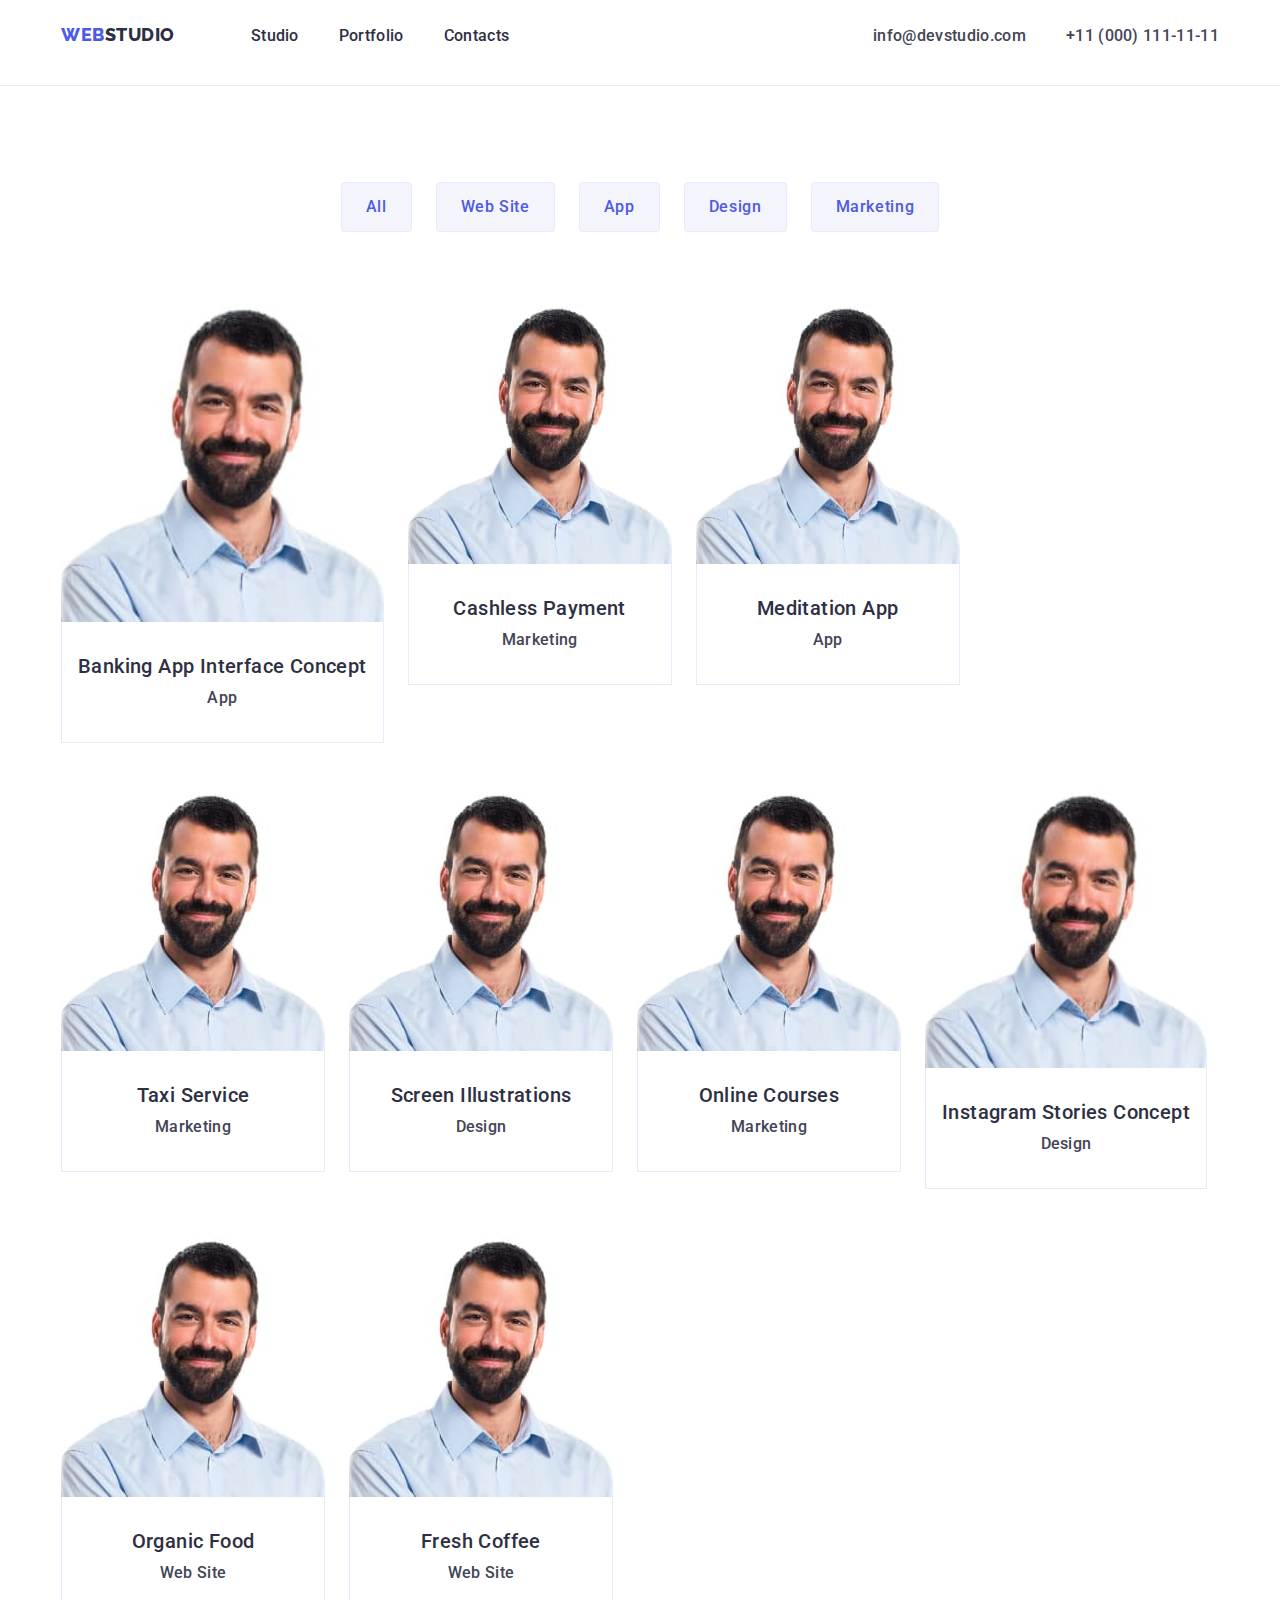
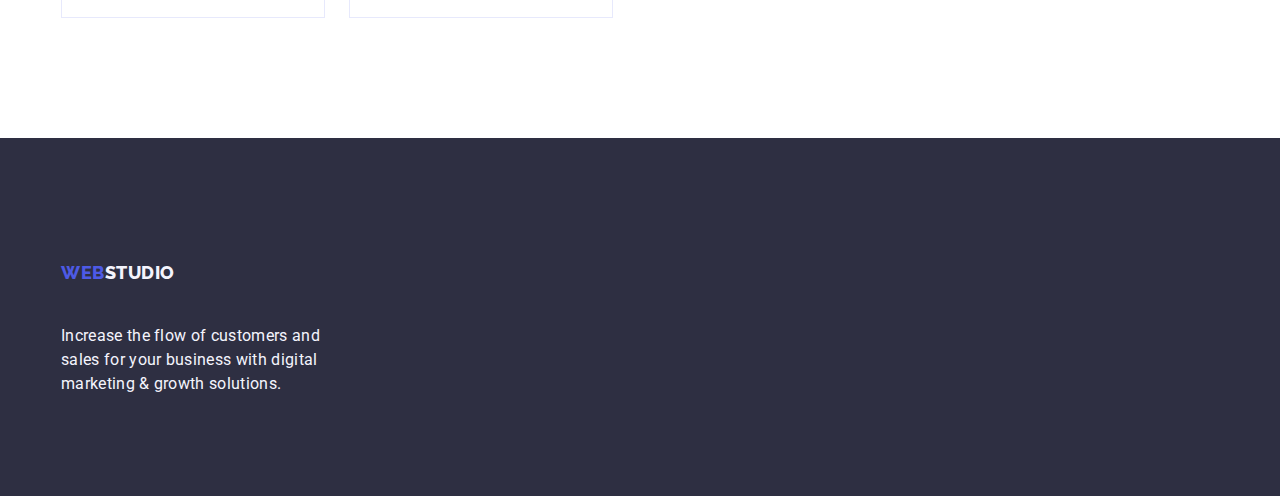
==== portfolio.html @ 060b3373 "changes" ====
<!DOCTYPE html>
<html lang="en">
  <head>
    <meta charset="UTF-8" />
    <meta name="viewport" content="width=device-width, initial-scale=1.0" />

    <link rel="preconnect" href="https://fonts.googleapis.com" />
    <link rel="preconnect" href="https://fonts.gstatic.com" crossorigin />

    <link
      href="https://fonts.googleapis.com/css2?family=Raleway&family=Roboto&display=swap"
      rel="stylesheet"
    />
    <link
      href="https://fonts.googleapis.com/css2?family=Raleway&display=swap"
      rel="stylesheet"
    />

    <link
      rel="stylesheet"
      href="https://cdnjs.cloudflare.com/ajax/libs/modern-normalize/1.0.0/modern-normalize.min.css"
    />

    <link rel="stylesheet" href="css/styles.css" />

    <title>Document</title>
  </head>
  <body>
    <header class="address-list">
      <div class="container nav-container">
        <nav class="nav-links">
          <a class="logo link" href="./index.html"
            >Web<span class="header-logo">Studio</span></a
          >
          <ul class="contact-links list">
            <li><a href="./index.html" class="list-item link">Studio</a></li>
            <li>
              <a href="./portfolio.html" class="list-item link">Portfolio</a>
            </li>
            <li><a href="" class="list-item link">Contacts</a></li>
          </ul>
        </nav>

        <address class="address-items">
          <ul class="address-links list">
            <li>
              <a href="mailto:info@devstudio.com" class="list-address-item link"
                >info@devstudio.com</a
              >
            </li>
            <li>
              <a href="tel:+110001111111" class="list-address-item link"
                >+11 (000) 111-11-11</a
              >
            </li>
          </ul>
        </address>
      </div>
    </header>

    <main>
      <section class="portfolio-section">
        <div class="portfolio-container container">
          <h1 class="visually-hidden">Header Portfolio</h1>

          <ul class="image-list list">
            <li>
              <button type="button" class="portfolio-button">All</button>
            </li>
            <li>
              <button type="button" class="portfolio-button">Web Site</button>
            </li>
            <li>
              <button type="button" class="portfolio-button">App</button>
            </li>
            <li>
              <button type="button" class="portfolio-button">Design</button>
            </li>
            <li>
              <button type="button" class="portfolio-button">Marketing</button>
            </li>
          </ul>

          <ul class="image-link list">
            <li class="image-link-item">
              <a href="" class="portfolio-link link">
                <img
                  src="./images/img-1.jpg"
                  alt="image-second-list"
                  width="360"
                />
                <div class="link-details">
                  <h2 class="header-second-list">
                    Banking App Interface Concept
                  </h2>
                  <p class="section-text">App</p>
                </div>
              </a>
            </li>
            <li class="image-link-item">
              <a href="" class="portfolio-link link">
                <img
                  src="./images/img-1.jpg"
                  alt="image-second-list"
                  width="360"
                />
                <div class="link-details">
                  <h2 class="header-second-list">Cashless Payment</h2>
                  <p class="section-text">Marketing</p>
                </div>
              </a>
            </li>
            <li class="image-link-item">
              <a href="" class="portfolio-link link">
                <img
                  src="./images/img-1.jpg"
                  alt="image-second-list"
                  width="360"
                />
                <div class="link-details">
                  <h2 class="header-second-list">Meditation App</h2>
                  <p class="section-text">App</p>
                </div>
              </a>
            </li>
            <li class="image-link-item">
              <a href="" class="portfolio-link link">
                <img
                  src="./images/img-1.jpg"
                  alt="image-second-list"
                  width="360"
                />
                <div class="link-details">
                  <h2 class="header-second-list">Taxi Service</h2>
                  <p class="section-text">Marketing</p>
                </div>
              </a>
            </li>
            <li class="image-link-item">
              <a href="" class="portfolio-link link">
                <img
                  src="./images/img-1.jpg"
                  alt="image-second-list"
                  width="360"
                />
                <div class="link-details">
                  <h2 class="header-second-list">Screen Illustrations</h2>
                  <p class="section-text">Design</p>
                </div>
              </a>
            </li>
            <li class="image-link-item">
              <a href="" class="portfolio-link link">
                <img
                  src="./images/img-1.jpg"
                  alt="image-second-list"
                  width="360"
                />
                <div class="link-details">
                  <h2 class="header-second-list">Online Courses</h2>
                  <p class="section-text">Marketing</p>
                </div>
              </a>
            </li>
            <li class="image-link-item">
              <a href="" class="portfolio-link link">
                <img
                  src="./images/img-1.jpg"
                  alt="image-second-list"
                  width="360"
                />
                <div class="link-details">
                  <h2 class="header-second-list">Instagram Stories Concept</h2>
                  <p class="section-text">Design</p>
                </div>
              </a>
            </li>
            <li class="image-link-item">
              <a href="" class="portfolio-link link">
                <img
                  src="./images/img-1.jpg"
                  alt="image-second-list"
                  width="360"
                />
                <div class="link-details">
                  <h2 class="header-second-list">Organic Food</h2>
                  <p class="section-text">Web Site</p>
                </div>
              </a>
            </li>
            <li class="image-link-item">
              <a href="" class="portfolio-link link">
                <img
                  src="./images/img-1.jpg"
                  alt="image-second-list"
                  width="360"
                />
                <div class="link-details">
                  <h2 class="header-second-list">Fresh Coffee</h2>
                  <p class="section-text">Web Site</p>
                </div>
              </a>
            </li>
          </ul>
        </div>
      </section>
    </main>

    <footer class="footer-section">
      <div class="container">
        <a class="logo link" href="./index.html"
          >Web<span class="footer-logo">Studio</span></a
        >
        <p class="footer-text">
          Increase the flow of customers and sales for your business with
          digital marketing & growth solutions.
        </p>
      </div>
    </footer>
  </body>
</html>
---- css/styles.css ----
* {
    box-sizing: border-box;
    margin: 0;
    padding: 0;
}

:root {
    --background-color: #FFFFFF;
}

.visually-hidden {
    position: absolute;
    width: 1px;
    height: 1px;
    margin: -1px;
    border: 0;
    padding: 0;
    
    white-space: nowrap;
    clip-path: inset(100%);
    clip: rect(0 0 0 0);
    overflow: hidden;
}

body {
    font-family: 'Roboto', sans-serif;
    color: #434455;
    background-color: #FFFFFF;
}

img {
    display: block;
    width: 100%;
}

.logo {
    font-family: 'Raleway', sans-serif;
    font-weight: 800;
    font-size: 18px;
    line-height: 1.17;
    text-transform: uppercase;
    text-decoration: none;
    letter-spacing: 0.03em;
    color: #4d5ae5;
    display: inline-block;
    margin-bottom: 16px;
}

.header-logo {
    color: #2e2f42
}

.list {
    list-style: none;
    font-weight: 500;
    display: flex;
    gap: 24px;
    flex-wrap: wrap;
}

.list-item {
    font-weight: 500;
    font-size: 16px;
    line-height: 1.5;
    letter-spacing: 0.02em;
    color: #2e2f42;
    text-decoration: none;
    padding: 24px 0;
}

.list .list-item:focus,
.list .list-item:hover {
    color: #404bbf;
}

.address-list {
    border-bottom: 1px solid #e7e9fc;
    box-shadow: 0px 2px 1px rgba (46, 47, 66, 0.08), 0px 1px 1px rgba(46, 47, 66, 0.16), 0px 1px 6px rgba (46, 47, 66, 0.08);
}

.container {
    width: 1158px;
    margin: 0 auto;
    /* padding: 0 15px 0 15px */
}

.nav-container {
    display: flex;
    justify-content: space-between;
}

.nav-links {
    display: flex;
}

.logo {
    margin-right: 76px;
    padding: 24px 0;
}

.contact-links {
    display: flex;
    gap: 40px;
    padding: 24px 0;
}

.address-items {
    font-style: normal;
}

.address-links {
    display: flex;
    gap: 40px;
    padding: 24px 0;
}

.address-items .list-address-item {
    font-size: 16px;
    line-height: 1.5;
    letter-spacing: 0.02em;
    color: #434455;
    text-decoration: none;
}

.address-items .list-address-item:focus,
.address-items .list-address-item:hover {
    color: #404bbf;
}

.hero-section {
    background: #2e2f42;
    padding: 188px 0;
    background-image: url(../images/people-office.png);
    width: 100%;
    max-width: 1440px;
    background-repeat: no-repeat;
    background-position: center;
    background-size: cover;
}

.hero-container {
    max-width: 496px;

}

.text-header {
    font-size: 56px;
    line-height: 1.07;
    text-align: center;
    letter-spacing: 0.02em;
    color: #ffffff;
    max-width: 496px;
}

.order-button {
    background-color: #4D5AE5;
    font-family: 'Roboto', sans-serif;
    font-weight: 500;
    font-size: 16px;
    line-height: 1.5;
    letter-spacing: 0.04em;
    color: #ffffff;
    cursor: pointer;
    display: block;
    min-width: 169px;
    height: 56px;
    border: none;
    border-radius: 4px;
}

.order-button:focus,
.order-button:hover {
    background-color: #404BBF;
}

.services-section {
    padding: 120px 0;
}

.services-container {
    padding: 120px 0;
}

.icon-container{
    display: flex;
    text-align: center;
    justify-content: center;
    height: 112px;
    background-color: #f4f4fd;
    border-radius: 4px;
    margin-bottom: 8px;
}

.repeated-header {
    display: none;
}

.services-header {
    margin-bottom: 8px;
}

.services-item {
    width: calc((100% - 3 * 24px) / 4)
}

.section-header {
    font-weight: 500;
    font-size: 20px;
    line-height: 1.2;
    letter-spacing: 0.02em;
    color: #2e2f42;
    margin-bottom: 8px;
    text-align: center;
}

.section-text {
    font-size: 16px;
    line-height: 1.5;
    letter-spacing: 0.02em;
    color: #434455;
    text-decoration: none;
    text-align: center;
}

.gallery-section {
    padding-bottom: 120px;
}

.gallery-item {
    width: calc((100% - 3 * 16px) / 3);
}

.section-three-header {
    font-size: 36px;
    line-height: 1.11;
    text-align: center;
    text-transform: capitalize;
    color: #2e2f42;
    margin-bottom: 72px;
}

.team-section {
    background-color: #F4F4FD;
    padding: 120px 0;

}

.team-list {
    display: flex;
    justify-content: center;
}

.section-our-team-header {
    font-size: 36px;
    line-height: 1.11;
    text-align: center;
    letter-spacing: 0.02em;
    text-transform: capitalize;
    color: #2e2f42;
    margin-bottom: 72px;
}

.team-item-container{
    width: 100%;
}


.team-item {
    width: calc((100% - 3 * 24px) / 4);
    border-radius: 0 0 4px 4px;
    box-shadow: 0px 1px 6px rgba(46, 47, 66, 0.08), 0px 1px 1px rgba(46, 47, 66, 0.16), 0px 2px 1px rgba(46, 47, 66, 0.08) 
}

.social-icons {
    display: flex;
    justify-content: center;
    gap: 24px;
}

.social-media-items{
    width: 40px;
    height: 40px;

}

.social-media-link {
    width: 100%;
    height: 100%;
    background-color: #4d5ae5;
    border-radius: 50%;
    display: flex;
    align-items: center;
    justify-content: center;
}

.team-details {
    padding: 32px 0;
    width: 100%;
    background-color: #FFFFFF;

}

.footer-section {
    background-color: #2e2f42;
    padding: 100px 0;
}

.footer-logo {
    color: #f4f4fd;
}

.footer-text {
    line-height: 1.5;
    color: #F4F4FD;
    letter-spacing: 0.02em;
    max-width: 264px;
}

.portfolio-section {
    padding: 96px 0 120px 0
}

.portfolio-button {
    font-family: 'Roboto', sans-serif;
    font-weight: 500;
    font-size: 16px;
    line-height: 1.5;
    letter-spacing: 0.04em;
    color: #4d5ae5;
    background-color: #F4F4FD;
    cursor: pointer;
    padding: 12px 24px;
    border: 1px solid #e7e9fc;
    border-radius: 4px;
}

.portfolio-button:hover {
    border: 1px solid transparent;
}

.portfolio-button:focus {
    border: 1px solid transparent;
}


.portfolio-link {
    text-decoration: none;
}

.portfolio-button:hover {
    color: #FFFFFF;
}

.portfolio-button:focus,
portfolio-button:active {
    color: #FFFFFF;
    background-color: #404BBF;
}

.header-second-list {
    font-weight: 500;
    font-size: 20px;
    line-height: 1.2;
    letter-spacing: 0.02em;
    color: #2e2f42;
    margin-bottom: 8px;
    text-align: center;
}

.image-list {
    display: flex;
    justify-content: center;
    gap: 24;
    margin-bottom: 72px;
}

.portfolio-buttons-container {
    display: flex;
    justify-content: center;
    gap: 24px;
    margin-bottom: 72px;
}

.image-link {
    display: flex;
    row-gap: 48px;
}

.link-details {
    padding: 32px 16px;
    border: 1px solid #e7e9fc;
    border-top: none;
}
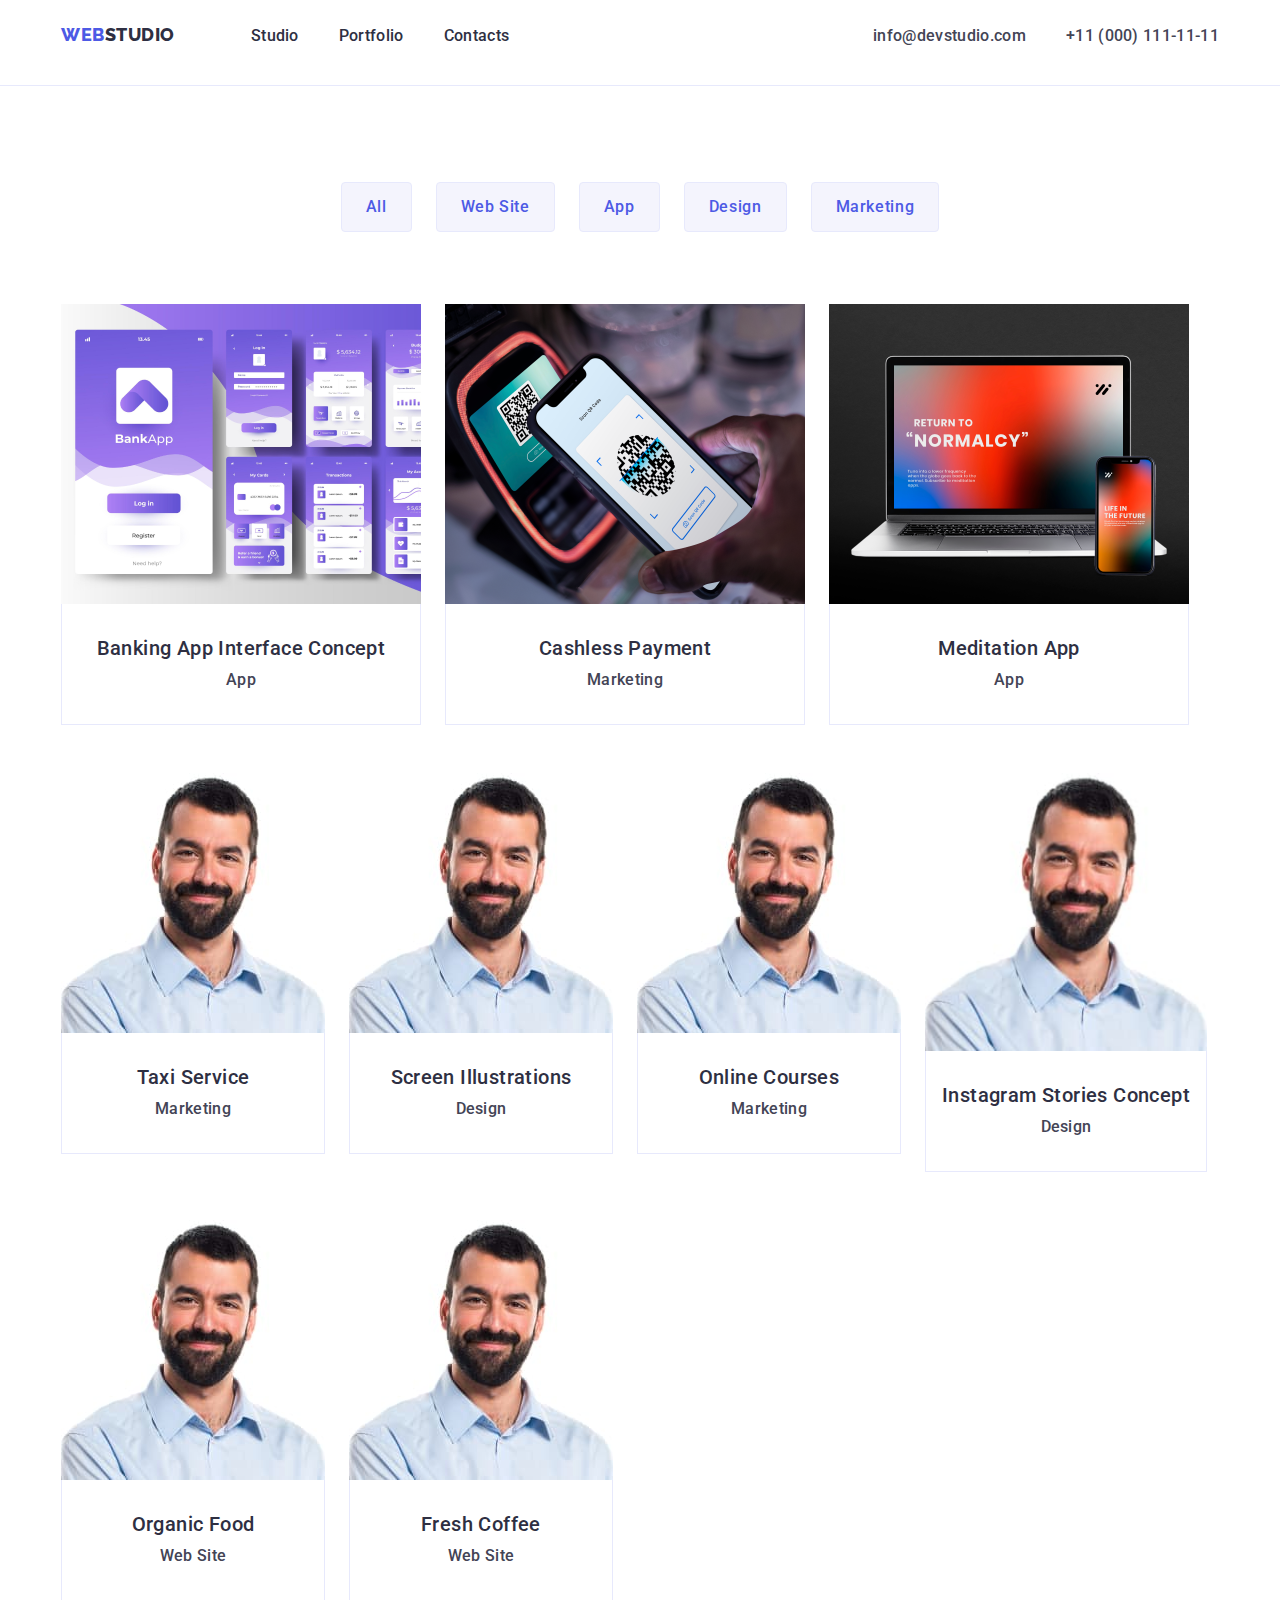
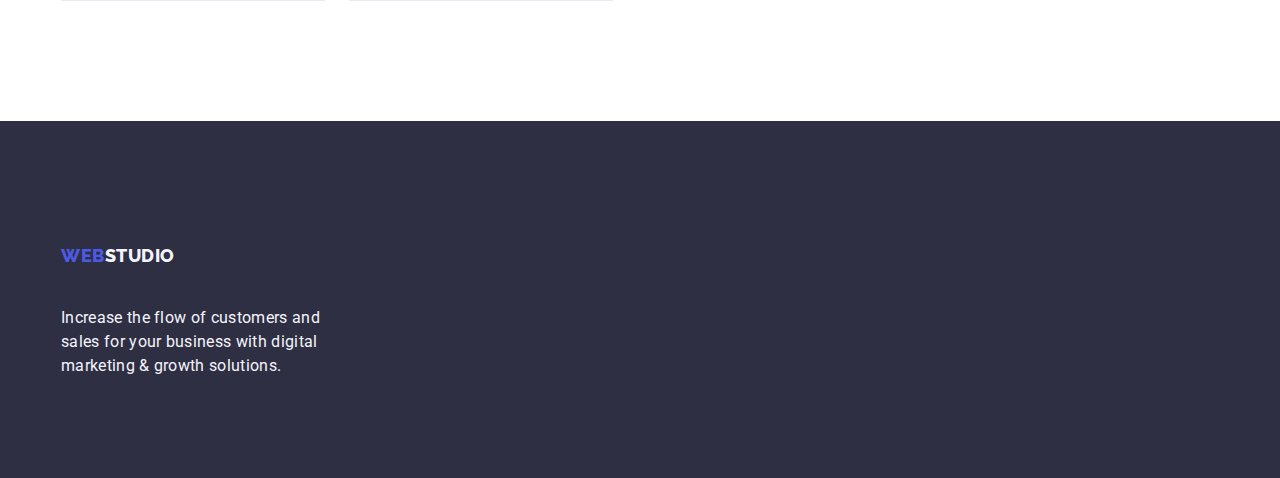
==== commit 96e61ea4: "add social icons" ====
--- a/portfolio.html
+++ b/portfolio.html
@@ -85,7 +85,7 @@
             <li class="image-link-item">
               <a href="" class="portfolio-link link">
                 <img
-                  src="./images/img-1.jpg"
+                  src="./images/banking.png"
                   alt="image-second-list"
                   width="360"
                 />
@@ -100,7 +100,7 @@
             <li class="image-link-item">
               <a href="" class="portfolio-link link">
                 <img
-                  src="./images/img-1.jpg"
+                  src="./images/cashless.png"
                   alt="image-second-list"
                   width="360"
                 />
@@ -113,7 +113,7 @@
             <li class="image-link-item">
               <a href="" class="portfolio-link link">
                 <img
-                  src="./images/img-1.jpg"
+                  src="./images/meditate.png"
                   alt="image-second-list"
                   width="360"
                 />
--- a/css/styles.css
+++ b/css/styles.css
@@ -75,8 +75,8 @@
 
 .address-list {
     border-bottom: 1px solid #e7e9fc;
-    box-shadow: 0px 2px 1px rgba (46, 47, 66, 0.08), 0px 1px 1px rgba(46, 47, 66, 0.16), 0px 1px 6px rgba (46, 47, 66, 0.08);
-}
+    box-shadow: 0px 2px 1px rgba (46, 47, 66, 0.08), 0px 1px 1px rgba(46, 47, 66, 0.16), 0px 1px 6px rgba (46, 47, 66, 0.08)
+}    
 
 .container {
     width: 1158px;
@@ -183,7 +183,7 @@
 
 .icon-container{
     display: flex;
-    text-align: center;
+    align-items: center;
     justify-content: center;
     height: 112px;
     background-color: #f4f4fd;
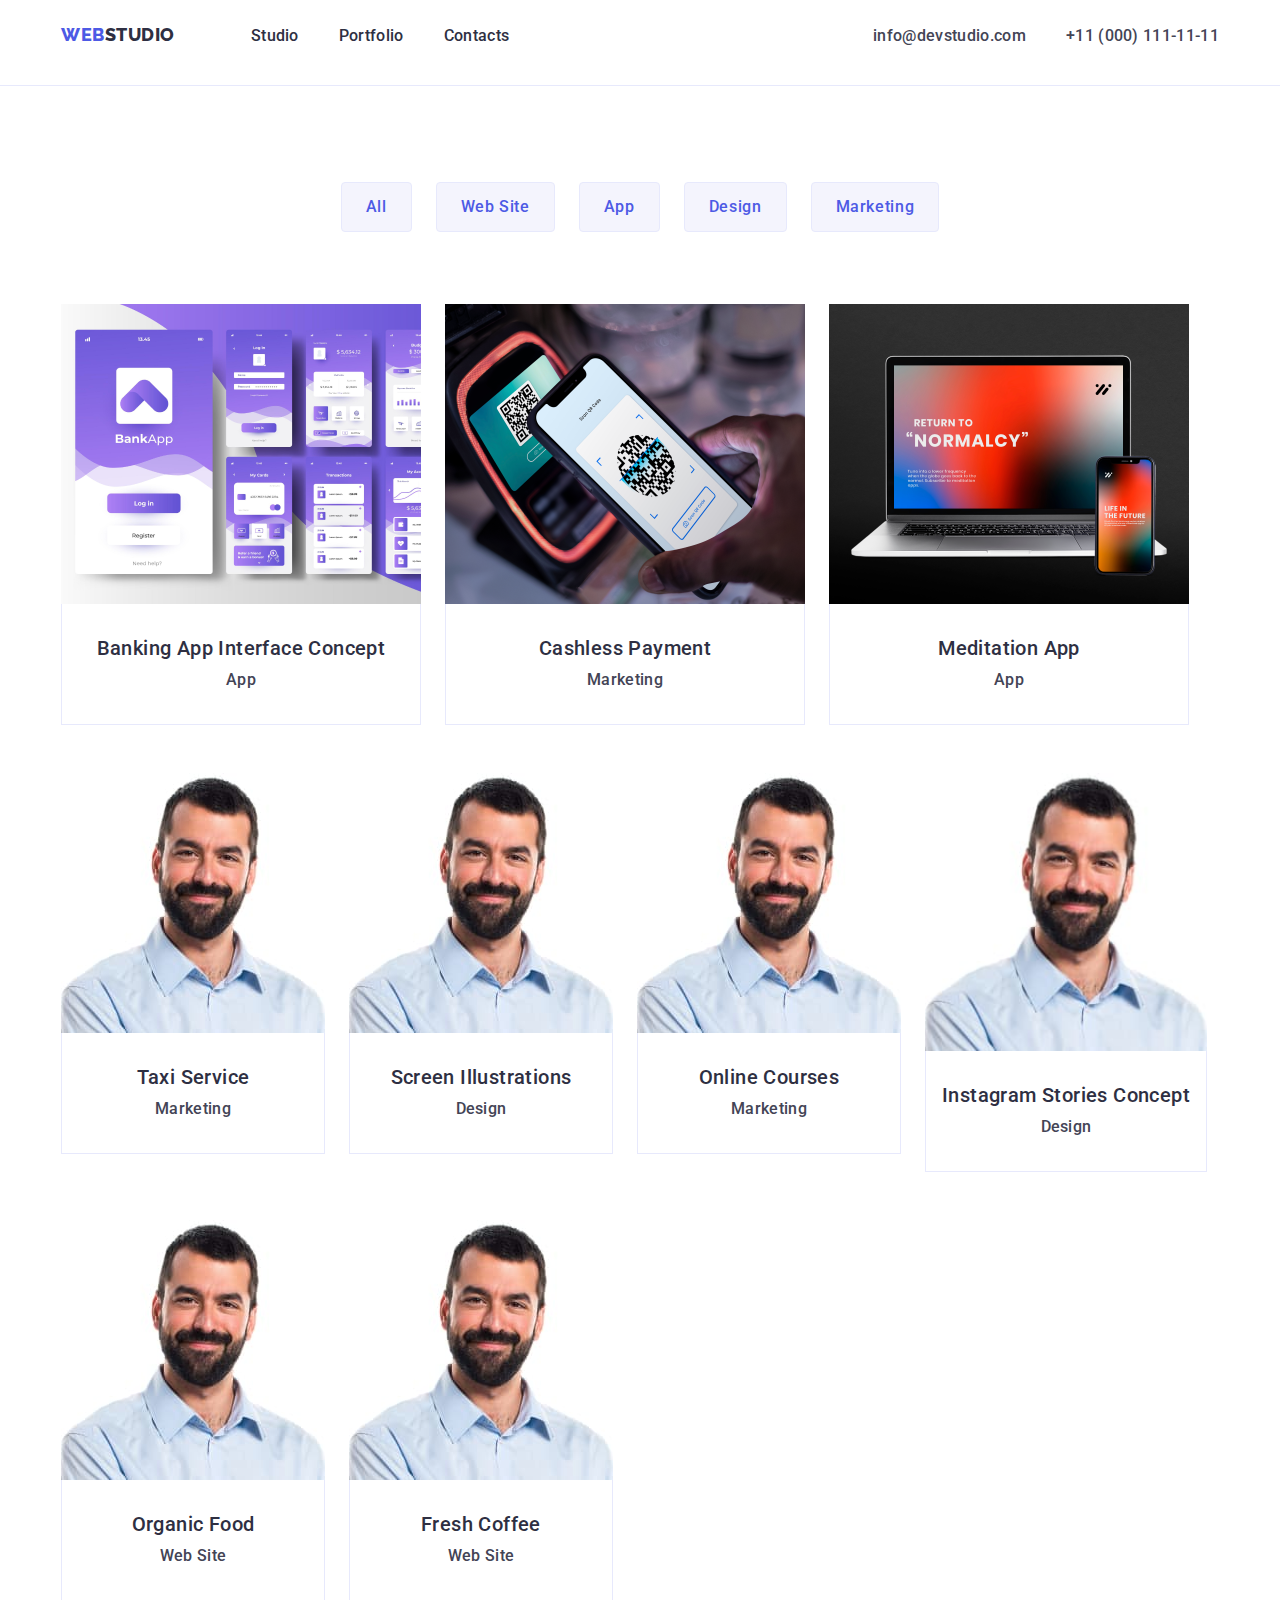
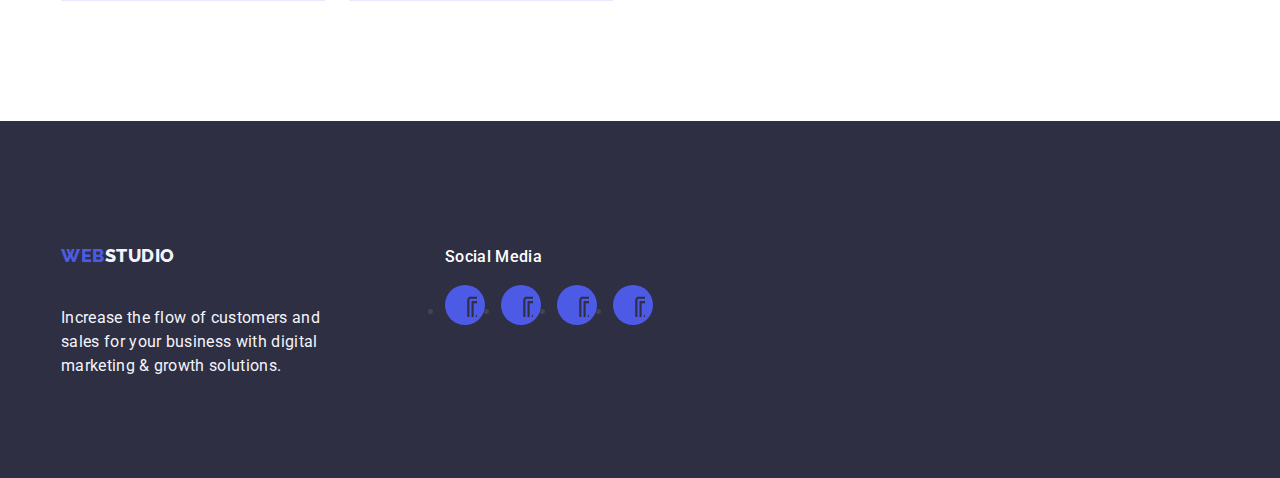
==== commit 693172a7: "footer links" ====
--- a/portfolio.html
+++ b/portfolio.html
@@ -207,14 +207,69 @@
     </main>
 
     <footer class="footer-section">
-      <div class="container">
-        <a class="logo link" href="./index.html"
-          >Web<span class="footer-logo">Studio</span></a
-        >
-        <p class="footer-text">
-          Increase the flow of customers and sales for your business with
-          digital marketing & growth solutions.
-        </p>
+      <div class="footer-container container">
+        <div class="footer-details">
+          <a class="logo link" href="./index.html"
+            >Web<span class="footer-logo">Studio</span></a
+          >
+          <p class="footer-text">
+            Increase the flow of customers and sales for your business with
+            digital marketing & growth solutions.
+          </p>
+        </div>
+        <div>
+          <p class="social-media-text">Social Media</p>
+          <ul class="footer-social-links">
+            <!-- First Item -->
+            <li class="footer-social-links-items">
+              <a href="" class="footer-links">
+                <svg width="24" height="24" class="link-icon">
+                  <use
+                    href="./images/diligence.svg#diligence"
+                    x="10"
+                    fill="blue"
+                  />
+                </svg>
+              </a>
+            </li>
+            <!-- Second Item -->
+            <li class="footer-social-links-items">
+              <a href="" class="footer-links">
+                <svg width="24" height="24" class="link-icon">
+                  <use
+                    href="./images/diligence.svg#diligence"
+                    x="10"
+                    fill="blue"
+                  />
+                </svg>
+              </a>
+            </li>
+            <!-- Third Item -->
+            <li class="footer-social-links-items">
+              <a href="" class="footer-links">
+                <svg width="24" height="24" class="link-icon">
+                  <use
+                    href="./images/diligence.svg#diligence"
+                    x="10"
+                    fill="blue"
+                  />
+                </svg>
+              </a>
+            </li>
+            <!-- Fourth Item -->
+            <li class="footer-social-links-items">
+              <a href="" class="footer-links">
+                <svg width="24" height="24" class="link-icon">
+                  <use
+                    href="./images/diligence.svg#diligence"
+                    x="10"
+                    fill="blue"
+                  />
+                </svg>
+              </a>
+            </li>
+          </ul>
+        </div>
       </div>
     </footer>
   </body>
--- a/css/styles.css
+++ b/css/styles.css
@@ -6,6 +6,7 @@
 
 :root {
     --background-color: #FFFFFF;
+    --social-icon: #f4f4fd
 }
 
 .visually-hidden {
@@ -15,7 +16,7 @@
     margin: -1px;
     border: 0;
     padding: 0;
-    
+
     white-space: nowrap;
     clip-path: inset(100%);
     clip: rect(0 0 0 0);
@@ -76,7 +77,7 @@
 .address-list {
     border-bottom: 1px solid #e7e9fc;
     box-shadow: 0px 2px 1px rgba (46, 47, 66, 0.08), 0px 1px 1px rgba(46, 47, 66, 0.16), 0px 1px 6px rgba (46, 47, 66, 0.08)
-}    
+}
 
 .container {
     width: 1158px;
@@ -181,7 +182,7 @@
     padding: 120px 0;
 }
 
-.icon-container{
+.icon-container {
     display: flex;
     align-items: center;
     justify-content: center;
@@ -260,7 +261,7 @@
     margin-bottom: 72px;
 }
 
-.team-item-container{
+.team-item-container {
     width: 100%;
 }
 
@@ -268,7 +269,7 @@
 .team-item {
     width: calc((100% - 3 * 24px) / 4);
     border-radius: 0 0 4px 4px;
-    box-shadow: 0px 1px 6px rgba(46, 47, 66, 0.08), 0px 1px 1px rgba(46, 47, 66, 0.16), 0px 2px 1px rgba(46, 47, 66, 0.08) 
+    box-shadow: 0px 1px 6px rgba(46, 47, 66, 0.08), 0px 1px 1px rgba(46, 47, 66, 0.16), 0px 2px 1px rgba(46, 47, 66, 0.08)
 }
 
 .social-icons {
@@ -277,10 +278,9 @@
     gap: 24px;
 }
 
-.social-media-items{
+.social-media-items {
     width: 40px;
     height: 40px;
-
 }
 
 .social-media-link {
@@ -293,16 +293,119 @@
     justify-content: center;
 }
 
+.social-media-link:hover,
+.social-media-link:focus {
+    background-color: #404bbf;
+}
+
+.link-icon {
+    fill: var(--social-icon)
+}
+
+
+.social-media-link {
+    width: 100%;
+    height: 100%;
+    background-color: #4d5ae5;
+    border-radius: 50%;
+    display: flex;
+    align-items: center;
+    justify-content: center;
+}
+
 .team-details {
     padding: 32px 0;
     width: 100%;
     background-color: #FFFFFF;
 
+}
+
+.customer-section {
+    padding: 120px 0;
+}
+
+customer-heading {
+    font-size: 36px;
+    line-height: 1.11;
+    color: #2e2f42;
+    margin-bottom: 72px;
+}
+
+.customer-list {
+    display: flex;
+    gap: 24px;
+
+}
+
+.customer-list-item {
+    width: calc((100% - 120px) / 6);
+    height: 88px;
+}
+
+.customer-link {
+    width: 100%;
+    height: 100%;
+    border: 1px solid #8e8f99;
+    border-radius: 4px;
+    display: flex;
+    align-items: center;
+    justify-content: center;
+    color: #8e8f99;
+}
+
+.customer-link:hover,
+.customer-link:focus {
+    border-color: #404bbf;
+    color: #404bbf;
 }
 
 .footer-section {
     background-color: #2e2f42;
     padding: 100px 0;
+}
+
+.footer-container {
+    align-items: baseline;
+    display: flex;
+
+}
+
+.footer-details{
+    margin-right: 120px;
+}
+
+.social-media-text {
+    font-weight: 500;
+    font-size: 16px;
+    line-height: 1.5;
+    letter-spacing: 0.02em;
+    color: #ffffff;
+    margin-bottom: 16px;
+}
+
+.footer-social-links {
+    display: flex;
+    gap: 16px;
+}
+
+.footer-social-links-items {
+    width: 40px;
+    height: 40px;
+}
+
+.footer-links{
+    width: 100%;
+    height: 100%;
+    background-color: #4d5ae5;
+    border-radius: 50%;
+    display: flex;
+    align-items: center;
+    justify-content: center;    
+}
+
+.footer-links:hover,
+.footer-links:active {
+    background-color: #31d0aa;
 }
 
 .footer-logo {
@@ -390,5 +493,4 @@
     padding: 32px 16px;
     border: 1px solid #e7e9fc;
     border-top: none;
-}
-
+}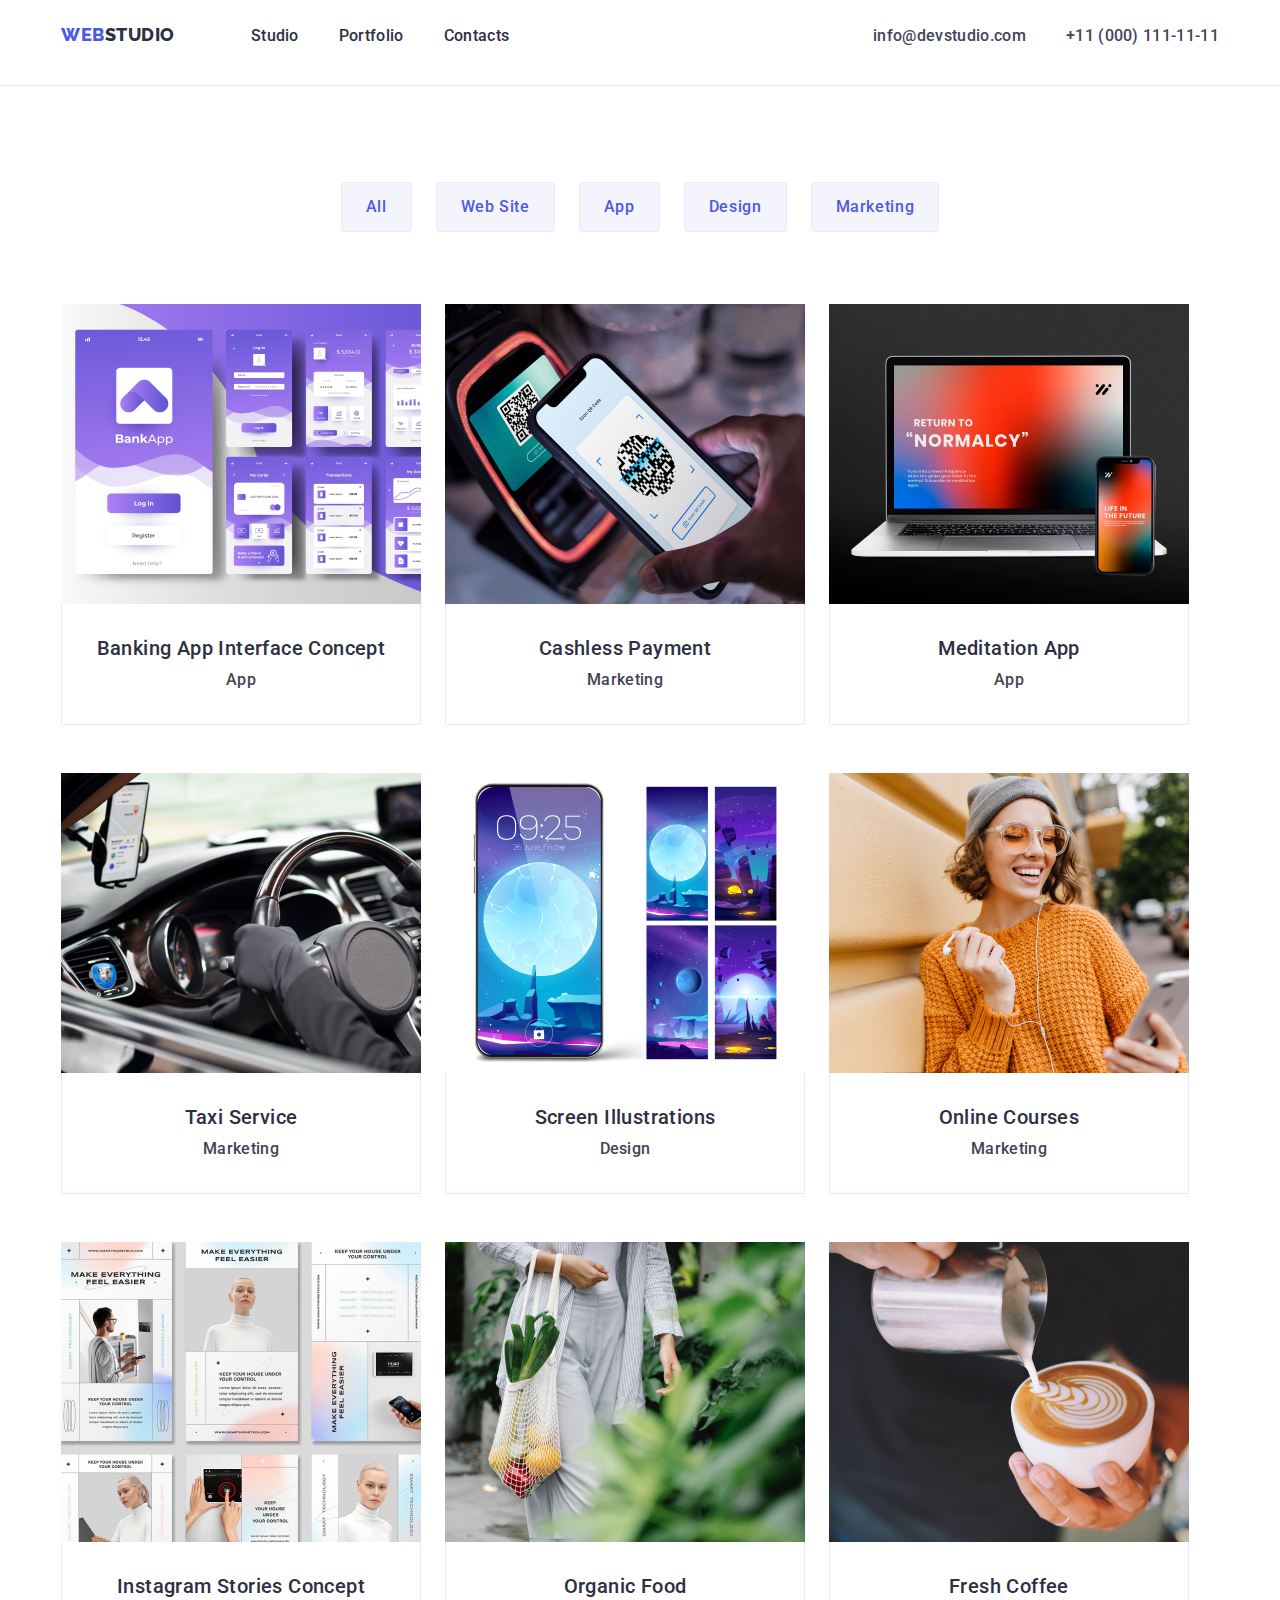
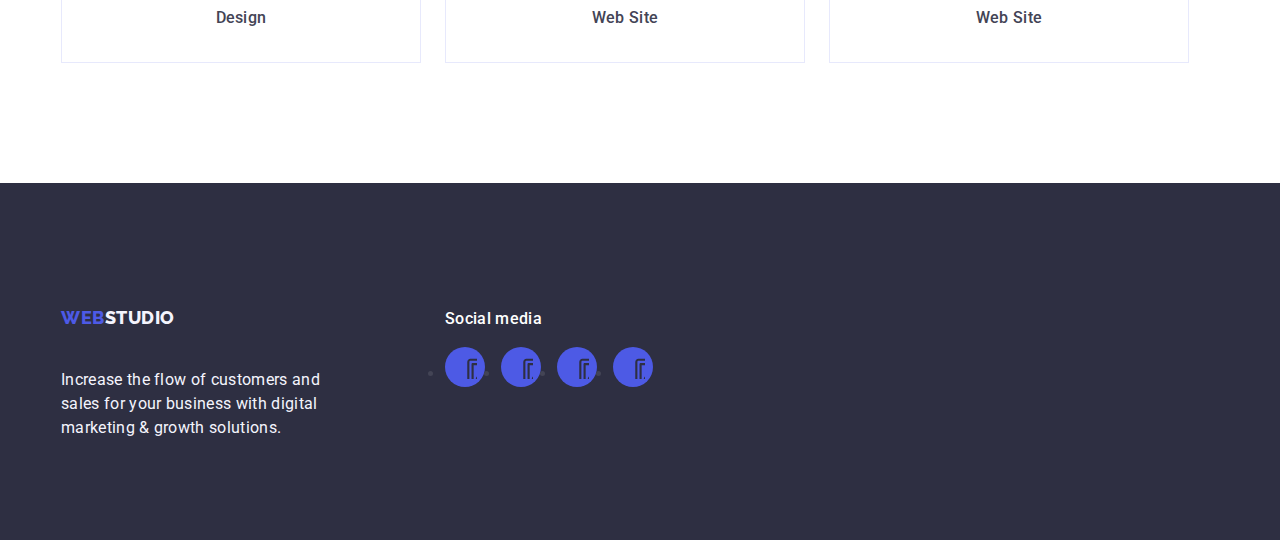
==== commit 61e778eb: "changes" ====
--- a/portfolio.html
+++ b/portfolio.html
@@ -126,7 +126,7 @@
             <li class="image-link-item">
               <a href="" class="portfolio-link link">
                 <img
-                  src="./images/img-1.jpg"
+                  src="./images/taxi-service.png"
                   alt="image-second-list"
                   width="360"
                 />
@@ -139,7 +139,7 @@
             <li class="image-link-item">
               <a href="" class="portfolio-link link">
                 <img
-                  src="./images/img-1.jpg"
+                  src="./images/screen.png"
                   alt="image-second-list"
                   width="360"
                 />
@@ -152,7 +152,7 @@
             <li class="image-link-item">
               <a href="" class="portfolio-link link">
                 <img
-                  src="./images/img-1.jpg"
+                  src="./images/online-courses.png"
                   alt="image-second-list"
                   width="360"
                 />
@@ -165,7 +165,7 @@
             <li class="image-link-item">
               <a href="" class="portfolio-link link">
                 <img
-                  src="./images/img-1.jpg"
+                  src="./images/instagram.png"
                   alt="image-second-list"
                   width="360"
                 />
@@ -178,7 +178,7 @@
             <li class="image-link-item">
               <a href="" class="portfolio-link link">
                 <img
-                  src="./images/img-1.jpg"
+                  src="./images/fruits.png"
                   alt="image-second-list"
                   width="360"
                 />
@@ -191,7 +191,7 @@
             <li class="image-link-item">
               <a href="" class="portfolio-link link">
                 <img
-                  src="./images/img-1.jpg"
+                  src="./images/coffee.png"
                   alt="image-second-list"
                   width="360"
                 />
@@ -218,7 +218,7 @@
           </p>
         </div>
         <div>
-          <p class="social-media-text">Social Media</p>
+          <p class="social-media-text">Social media</p>
           <ul class="footer-social-links">
             <!-- First Item -->
             <li class="footer-social-links-items">
--- a/css/styles.css
+++ b/css/styles.css
@@ -404,7 +404,7 @@
 }
 
 .footer-links:hover,
-.footer-links:active {
+.footer-links:focus {
     background-color: #31d0aa;
 }
 
@@ -439,15 +439,18 @@
 
 .portfolio-button:hover {
     border: 1px solid transparent;
+    box-shadow: 0px 3px 1px rgba(0, 0, 0, 0.1), 0px 2px 1px rgba(0, 0, 0, 0.08), 0px 2px 2px rgba(0, 0, 0, 0.12);
 }
 
 .portfolio-button:focus {
     border: 1px solid transparent;
+    box-shadow: 0px 3px 1px rgba(0, 0, 0, 0.1), 0px 2px 1px rgba(0, 0, 0, 0.08), 0px 2px 2px rgba(0, 0, 0, 0.12);
 }
 
 
 .portfolio-link {
     text-decoration: none;
+    display: block;
 }
 
 .portfolio-button:hover {
@@ -455,9 +458,14 @@
 }
 
 .portfolio-button:focus,
-portfolio-button:active {
+.portfolio-button:active {
     color: #FFFFFF;
     background-color: #404BBF;
+}
+
+.portfolio-link:focus,
+.portfolio-link:active {
+    box-shadow: 0px 1px 6px rgba(46, 47, 66, 0.08), 0px 1px 1px rgba(46, 47, 66, 0.16), 0px 2px 1px rgba(46, 47, 66, 0.08);
 }
 
 .header-second-list {
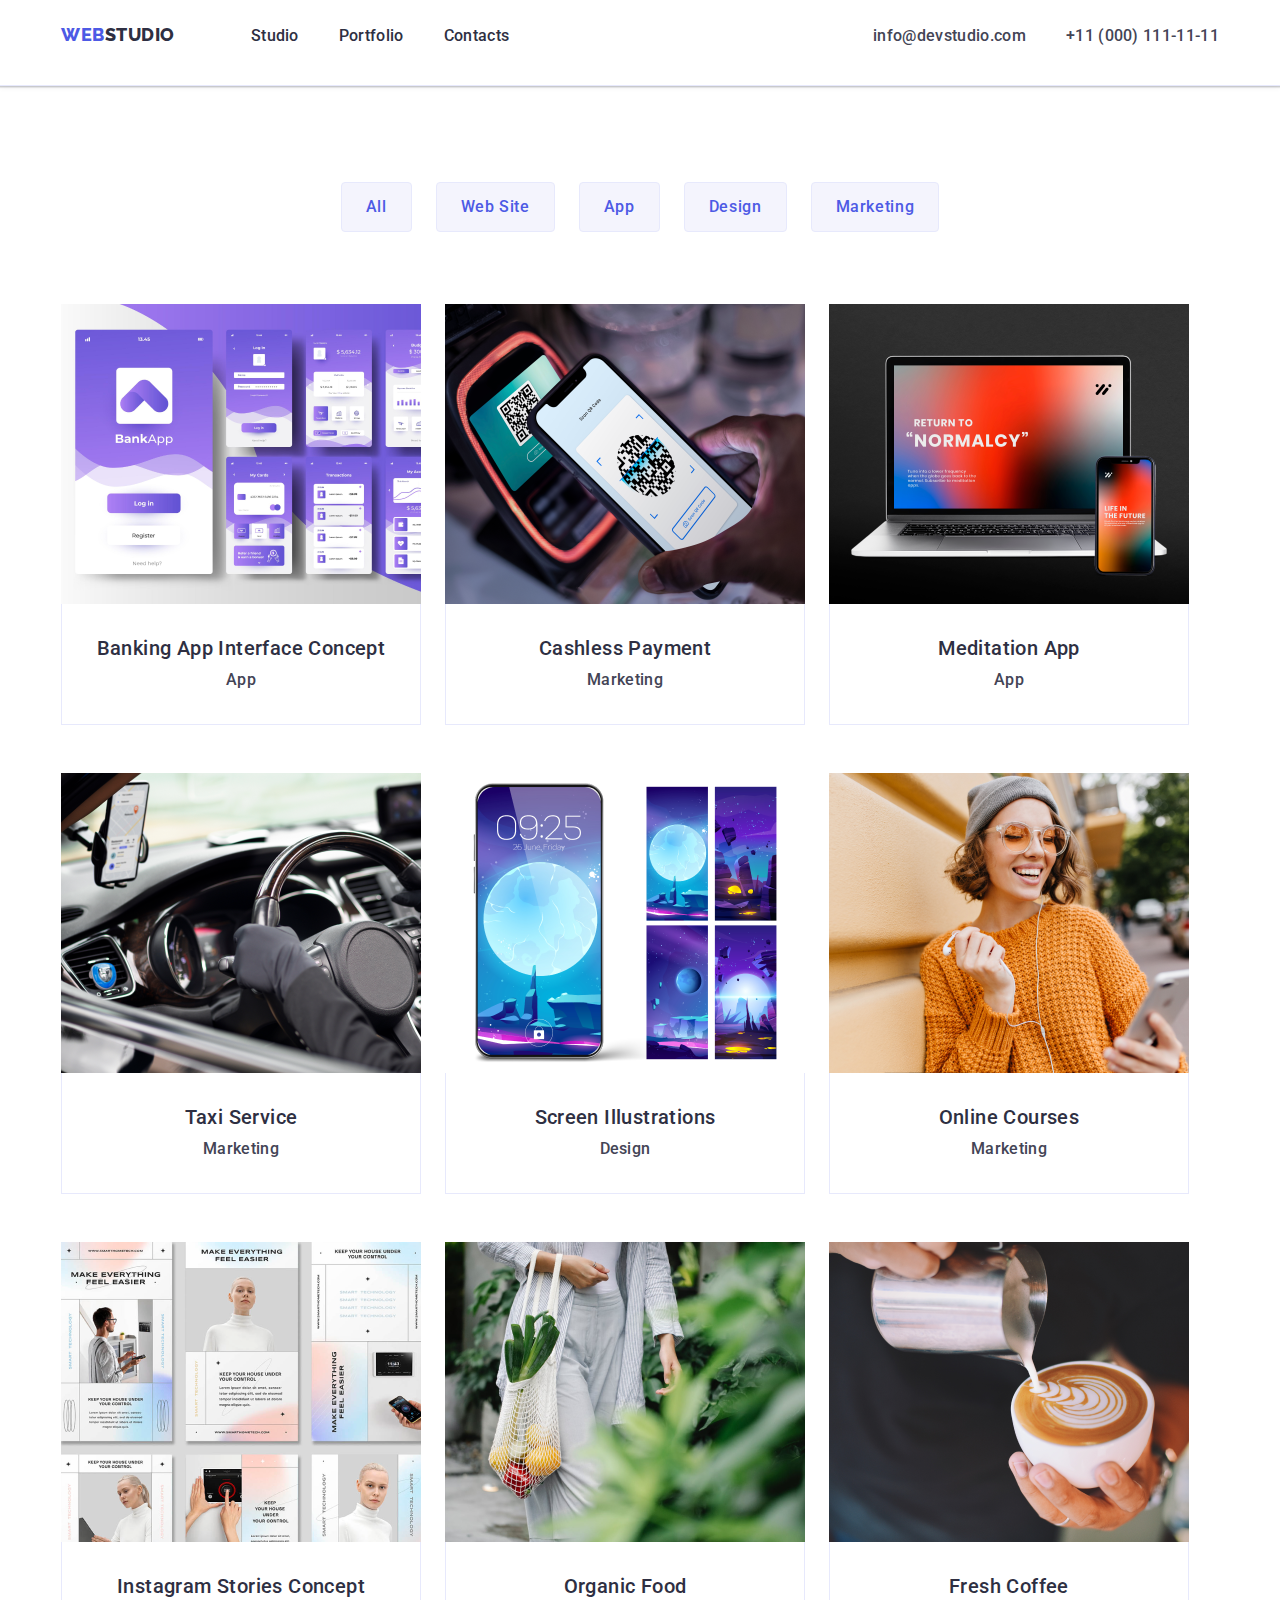
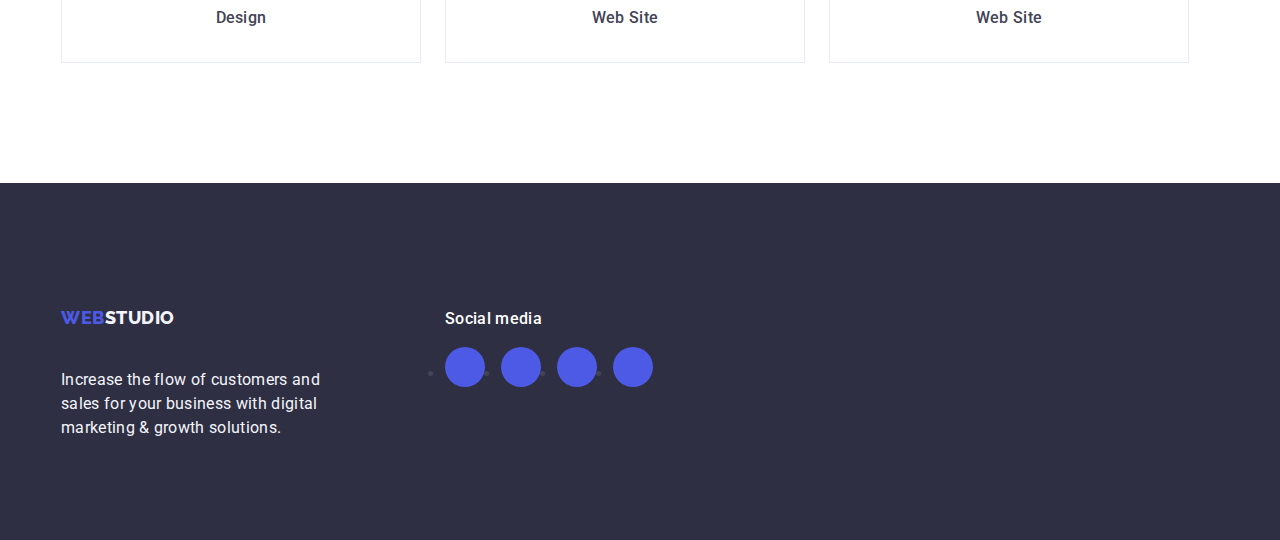
==== commit a7d3319f: "changes" ====
--- a/portfolio.html
+++ b/portfolio.html
@@ -206,71 +206,72 @@
       </section>
     </main>
 
-    <footer class="footer-section">
-      <div class="footer-container container">
-        <div class="footer-details">
-          <a class="logo link" href="./index.html"
-            >Web<span class="footer-logo">Studio</span></a
-          >
-          <p class="footer-text">
-            Increase the flow of customers and sales for your business with
-            digital marketing & growth solutions.
-          </p>
-        </div>
-        <div>
-          <p class="social-media-text">Social media</p>
-          <ul class="footer-social-links">
-            <!-- First Item -->
-            <li class="footer-social-links-items">
-              <a href="" class="footer-links">
-                <svg width="24" height="24" class="link-icon">
-                  <use
-                    href="./images/diligence.svg#diligence"
-                    x="10"
-                    fill="blue"
-                  />
-                </svg>
-              </a>
-            </li>
-            <!-- Second Item -->
-            <li class="footer-social-links-items">
-              <a href="" class="footer-links">
-                <svg width="24" height="24" class="link-icon">
-                  <use
-                    href="./images/diligence.svg#diligence"
-                    x="10"
-                    fill="blue"
-                  />
-                </svg>
-              </a>
-            </li>
-            <!-- Third Item -->
-            <li class="footer-social-links-items">
-              <a href="" class="footer-links">
-                <svg width="24" height="24" class="link-icon">
-                  <use
-                    href="./images/diligence.svg#diligence"
-                    x="10"
-                    fill="blue"
-                  />
-                </svg>
-              </a>
-            </li>
-            <!-- Fourth Item -->
-            <li class="footer-social-links-items">
-              <a href="" class="footer-links">
-                <svg width="24" height="24" class="link-icon">
-                  <use
-                    href="./images/diligence.svg#diligence"
-                    x="10"
-                    fill="blue"
-                  />
-                </svg>
-              </a>
-            </li>
-          </ul>
-        </div>
+   <!-- Footer Section -->
+   <footer class="footer-section">
+    <div class="footer-container container">
+      <div class="footer-details">
+        <a class="logo link" href="./index.html"
+          >Web<span class="footer-logo">Studio</span></a
+        >
+        <p class="footer-text">
+          Increase the flow of customers and sales for your business with
+          digital marketing & growth solutions.
+        </p>
       </div>
-    </footer>
+      <div>
+        <p class="social-media-text">Social media</p>
+        <ul class="footer-social-links">
+          <!-- First Item -->
+          <li class="footer-social-links-items">
+            <a href="" class="footer-links">
+              <svg width="24" height="24" class="link-icon">
+                <use
+                  href="./images/diligence.svg#diligence"
+                  x="10"
+                  fill="blue"
+                />
+              </svg>
+            </a>
+          </li>
+          <!-- Second Item -->
+          <li class="footer-social-links-items">
+            <a href="" class="footer-links">
+              <svg width="24" height="24" class="link-icon">
+                <use
+                  href="./images/diligence.svg#diligence"
+                  x="10"
+                  fill="blue"
+                />
+              </svg>
+            </a>
+          </li>
+          <!-- Third Item -->
+          <li class="footer-social-links-items">
+            <a href="" class="footer-links">
+              <svg width="24" height="24" class="link-icon">
+                <use
+                  href="./images/diligence.svg#diligence"
+                  x="10"
+                  fill="blue"
+                />
+              </svg>
+            </a>
+          </li>
+          <!-- Fourth Item -->
+          <li class="footer-social-links-items">
+            <a href="" class="footer-links">
+              <svg width="24" height="24" class="link-icon">
+                <use
+                  href="./images/diligence.svg#diligence"
+                  x="10"
+                  fill="blue"
+                />
+              </svg>
+            </a>
+          </li>
+        </ul>
+      </div>
+    </div>
+  </footer>
   </body>
 </html>
--- a/css/styles.css
+++ b/css/styles.css
@@ -7,6 +7,7 @@
 :root {
     --background-color: #FFFFFF;
     --social-icon: #f4f4fd
+    --primary-text-color: #555555;
 }
 
 .visually-hidden {
@@ -32,6 +33,10 @@
 img {
     display: block;
     width: 100%;
+}
+
+header {
+    box-shadow: 0px 2px 1px rgba(46, 47, 66, 0.08), 0px 1px 1px 0px rgba(46, 47, 66, 0.16), 0px 1px 6px rgba(46, 47, 66, 0.08); 
 }
 
 .logo {
@@ -76,7 +81,7 @@
 
 .address-list {
     border-bottom: 1px solid #e7e9fc;
-    box-shadow: 0px 2px 1px rgba (46, 47, 66, 0.08), 0px 1px 1px rgba(46, 47, 66, 0.16), 0px 1px 6px rgba (46, 47, 66, 0.08)
+    box-shadow: 0px 2px 1px rgba(46, 47, 66, 0.08), 0px 1px 1px 0px rgba(46, 47, 66, 0.16), 0px 1px 6px rgba(46, 47, 66, 0.08); 
 }
 
 .container {
@@ -88,6 +93,7 @@
 .nav-container {
     display: flex;
     justify-content: space-between;
+    box-shadow:  0px 2px 1px rgba (46, 47, 66, 0.08), 0px 1px 1px rgba(46, 47, 66, 0.16), 0px 1px 6px rgba (46, 47, 66, 0.08);
 }
 
 .nav-links {
@@ -131,12 +137,14 @@
 .hero-section {
     background: #2e2f42;
     padding: 188px 0;
-    background-image: url(../images/people-office.png);
     width: 100%;
     max-width: 1440px;
     background-repeat: no-repeat;
     background-position: center;
     background-size: cover;
+    background-image: linear-gradient(rgba(46, 47, 66, 0.7), rgba(46, 47, 66, 0.7)),
+    url('../images/people-office.jpeg');
+
 }
 
 .hero-container {
@@ -283,6 +291,10 @@
     height: 40px;
 }
 
+.team-svg {
+    fill: var(--social-icon)
+}
+
 .social-media-link {
     width: 100%;
     height: 100%;
@@ -291,6 +303,8 @@
     display: flex;
     align-items: center;
     justify-content: center;
+    fill: var(--social-icon)
+
 }
 
 .social-media-link:hover,
@@ -298,10 +312,6 @@
     background-color: #404bbf;
 }
 
-.link-icon {
-    fill: var(--social-icon)
-}
-
 
 .social-media-link {
     width: 100%;
@@ -324,7 +334,7 @@
     padding: 120px 0;
 }
 
-customer-heading {
+.customer-heading {
     font-size: 36px;
     line-height: 1.11;
     color: #2e2f42;
@@ -351,6 +361,11 @@
     align-items: center;
     justify-content: center;
     color: #8e8f99;
+    fill: none
+}
+
+.customer-svg {
+    fill: none    
 }
 
 .customer-link:hover,
@@ -453,9 +468,6 @@
     display: block;
 }
 
-.portfolio-button:hover {
-    color: #FFFFFF;
-}
 
 .portfolio-button:focus,
 .portfolio-button:active {
@@ -463,8 +475,15 @@
     background-color: #404BBF;
 }
 
-.portfolio-link:focus,
+.portfolio-link:hover {
+ box-shadow: 0px 1px 6px rgba(46, 47, 66, 0.08), 0px 1px 1px rgba(46, 47, 66, 0.16), 0px 2px 1px rgba(46, 47, 66, 0.08);     
+}
+
 .portfolio-link:active {
+    box-shadow: 0px 1px 6px rgba(46, 47, 66, 0.08), 0px 1px 1px rgba(46, 47, 66, 0.16), 0px 2px 1px rgba(46, 47, 66, 0.08);
+}
+
+.portfolio-link:focus {
     box-shadow: 0px 1px 6px rgba(46, 47, 66, 0.08), 0px 1px 1px rgba(46, 47, 66, 0.16), 0px 2px 1px rgba(46, 47, 66, 0.08);
 }
 
